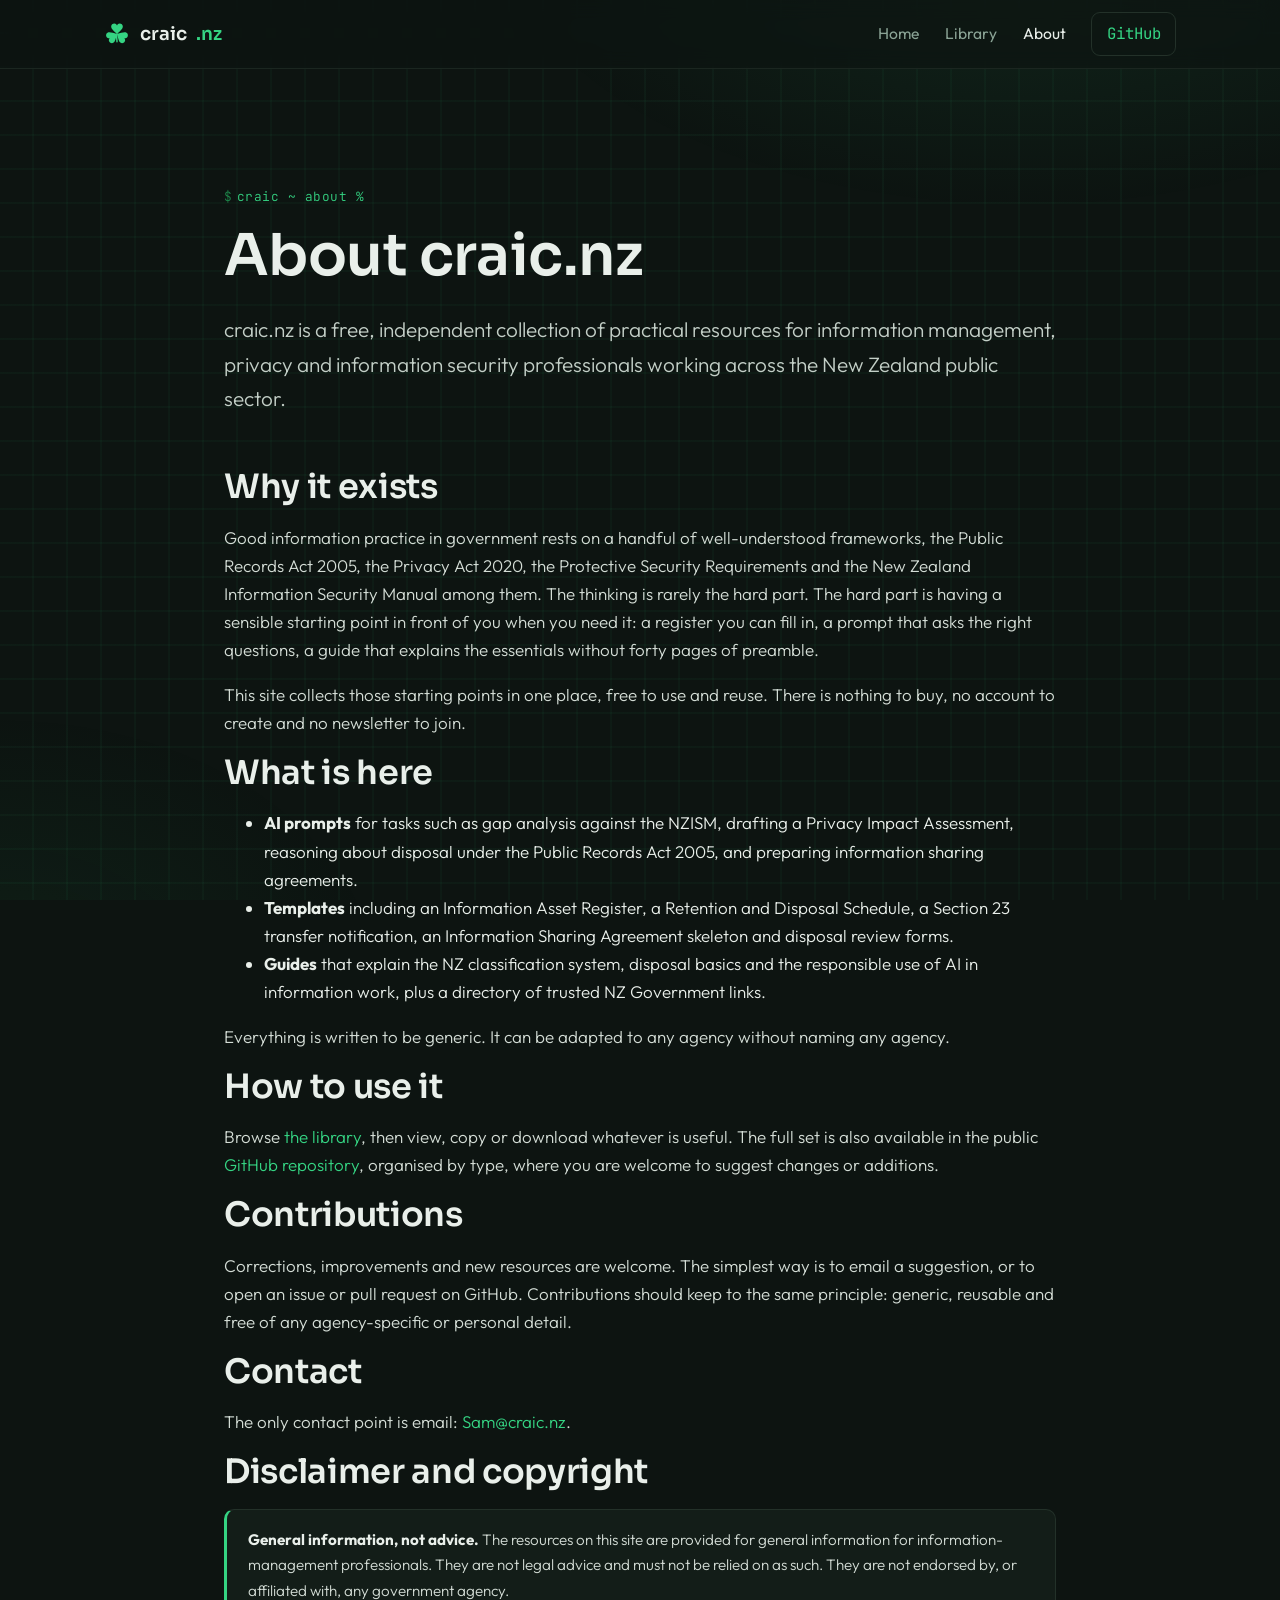
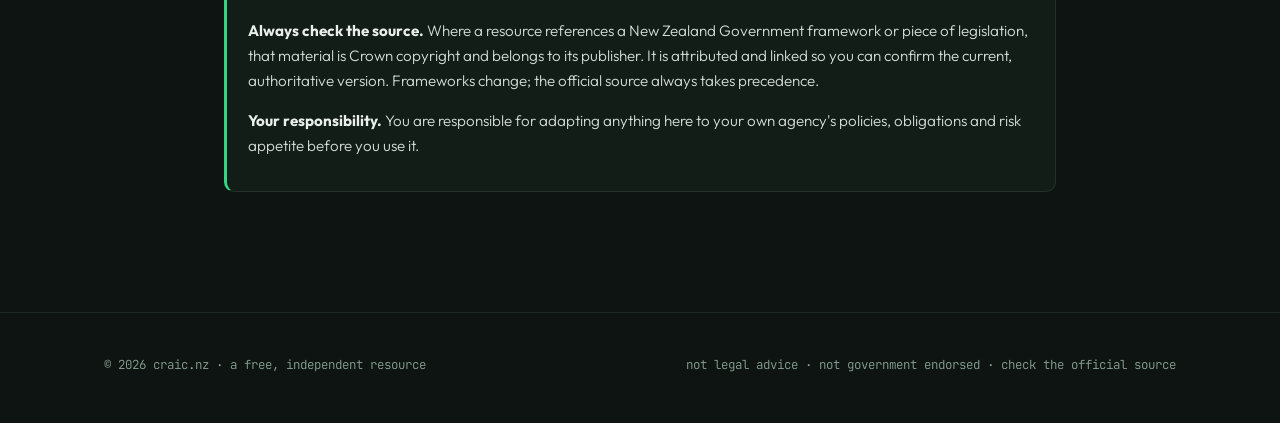
==== about.html @ b35b85fa "craic.nz site and resource library" ====
<!doctype html>
<html lang="en-NZ">
<head>
<meta charset="utf-8">
<meta name="viewport" content="width=device-width, initial-scale=1">
<title>About — craic.nz</title>
<meta name="description" content="About craic.nz, a free and independent resource for NZ Government information management, privacy and security professionals.">
<link rel="icon" href="assets/img/craic-favicon.svg">
<meta property="og:title" content="About — craic.nz">
<meta property="og:image" content="https://craic.nz/assets/img/craic-social-share.png">
<link rel="preconnect" href="https://fonts.googleapis.com">
<link rel="preconnect" href="https://fonts.gstatic.com" crossorigin>
<link href="https://fonts.googleapis.com/css2?family=Sora:wght@500;600&family=Outfit:wght@300;400;500&family=JetBrains+Mono:wght@400;500&display=swap" rel="stylesheet">
<link rel="stylesheet" href="assets/css/style.css">
</head>
<body>
<header class="site-header">
  <div class="wrap nav">
    <a class="brand" href="index.html"><img src="assets/img/craic-shamrock-emerald.svg" alt=""> craic<span class="tld">.nz</span></a>
    <button class="nav-toggle" aria-label="Menu">&#9776;</button>
    <nav class="nav-links">
      <a href="index.html">Home</a>
      <a href="library.html">Library</a>
      <a href="about.html" class="active">About</a>
      <a class="nav-cta" href="https://github.com/craic-nz/craic" target="_blank" rel="noopener">GitHub</a>
    </nav>
  </div>
</header>

<main>
  <section class="hero" style="padding-bottom:2rem;">
    <div class="wrap" style="max-width:80ch;">
      <span class="kicker mono">craic ~ about %</span>
      <h1>About craic.nz</h1>
      <p class="lead">craic.nz is a free, independent collection of practical resources for information management, privacy and information security professionals working across the New Zealand public sector.</p>
    </div>
  </section>

  <section style="padding-top:0;">
    <div class="wrap" style="max-width:80ch;">
      <h2>Why it exists</h2>
      <p>Good information practice in government rests on a handful of well-understood frameworks, the Public Records Act 2005, the Privacy Act 2020, the Protective Security Requirements and the New Zealand Information Security Manual among them. The thinking is rarely the hard part. The hard part is having a sensible starting point in front of you when you need it: a register you can fill in, a prompt that asks the right questions, a guide that explains the essentials without forty pages of preamble.</p>
      <p>This site collects those starting points in one place, free to use and reuse. There is nothing to buy, no account to create and no newsletter to join.</p>

      <h2>What is here</h2>
      <ul>
        <li><strong>AI prompts</strong> for tasks such as gap analysis against the NZISM, drafting a Privacy Impact Assessment, reasoning about disposal under the Public Records Act 2005, and preparing information sharing agreements.</li>
        <li><strong>Templates</strong> including an Information Asset Register, a Retention and Disposal Schedule, a Section 23 transfer notification, an Information Sharing Agreement skeleton and disposal review forms.</li>
        <li><strong>Guides</strong> that explain the NZ classification system, disposal basics and the responsible use of AI in information work, plus a directory of trusted NZ Government links.</li>
      </ul>
      <p>Everything is written to be generic. It can be adapted to any agency without naming any agency.</p>

      <h2>How to use it</h2>
      <p>Browse <a href="library.html">the library</a>, then view, copy or download whatever is useful. The full set is also available in the public <a href="https://github.com/craic-nz/craic" target="_blank" rel="noopener">GitHub repository</a>, organised by type, where you are welcome to suggest changes or additions.</p>

      <h2>Contributions</h2>
      <p>Corrections, improvements and new resources are welcome. The simplest way is to email a suggestion, or to open an issue or pull request on GitHub. Contributions should keep to the same principle: generic, reusable and free of any agency-specific or personal detail.</p>

      <h2>Contact</h2>
      <p>The only contact point is email: <a href="mailto:Sam@craic.nz">Sam@craic.nz</a>.</p>

      <h2>Disclaimer and copyright</h2>
      <div class="callout">
        <p><strong>General information, not advice.</strong> The resources on this site are provided for general information for information-management professionals. They are not legal advice and must not be relied on as such. They are not endorsed by, or affiliated with, any government agency.</p>
        <p><strong>Always check the source.</strong> Where a resource references a New Zealand Government framework or piece of legislation, that material is Crown copyright and belongs to its publisher. It is attributed and linked so you can confirm the current, authoritative version. Frameworks change; the official source always takes precedence.</p>
        <p><strong>Your responsibility.</strong> You are responsible for adapting anything here to your own agency's policies, obligations and risk appetite before you use it.</p>
      </div>
    </div>
  </section>
</main>

<footer class="site-footer">
  <div class="wrap">
    <div class="footer-bottom" style="border:0; margin:0; padding:0;">
      <span>&copy; <span data-year>2026</span> craic.nz &middot; a free, independent resource</span>
      <span>not legal advice &middot; not government endorsed &middot; check the official source</span>
    </div>
  </div>
</footer>

<script src="assets/js/main.js"></script>
</body>
</html>
---- assets/css/style.css ----
/* craic.nz — terminal direction
   Emerald #35D483 / Shamrock #1E8A4C / Surface #131D18 / Void #0D1411 / Mist #E9EFEA
   Sora (display) · Outfit (body) · JetBrains Mono (labels/code) */

:root {
  --emerald: #35D483;
  --shamrock: #1E8A4C;
  --surface: #131D18;
  --surface-2: #18241e;
  --void: #0D1411;
  --mist: #E9EFEA;
  --muted: #8aa395;
  --line: #233129;
  --line-soft: #1b2620;
  --glow: 0 0 0 1px rgba(53,212,131,.18), 0 18px 50px -20px rgba(53,212,131,.25);
  --radius: 14px;
  --maxw: 1120px;
  --font-display: "Sora", system-ui, sans-serif;
  --font-body: "Outfit", system-ui, sans-serif;
  --font-mono: "JetBrains Mono", ui-monospace, "SF Mono", Menlo, monospace;
}

* { box-sizing: border-box; }
html { scroll-behavior: smooth; }
body {
  margin: 0;
  background: var(--void);
  color: var(--mist);
  font-family: var(--font-body);
  font-weight: 300;
  font-size: 17px;
  line-height: 1.65;
  -webkit-font-smoothing: antialiased;
  text-rendering: optimizeLegibility;
}

/* subtle background grid + glow */
body::before {
  content: "";
  position: fixed;
  inset: 0;
  background:
    radial-gradient(900px 500px at 80% -10%, rgba(53,212,131,.10), transparent 60%),
    radial-gradient(700px 500px at 0% 110%, rgba(30,138,76,.10), transparent 55%),
    linear-gradient(transparent 95%, rgba(53,212,131,.04) 0) 0 0 / 100% 34px,
    linear-gradient(90deg, transparent 95%, rgba(53,212,131,.04) 0) 0 0 / 34px 100%;
  pointer-events: none;
  z-index: 0;
}
main, header, footer { position: relative; z-index: 1; }

a { color: var(--emerald); text-decoration: none; }
a:hover { text-decoration: underline; text-underline-offset: 3px; }

h1, h2, h3, h4 { font-family: var(--font-display); font-weight: 600; line-height: 1.15; letter-spacing: -.01em; color: var(--mist); }
h1 { font-size: clamp(2.2rem, 5vw, 3.6rem); margin: 0 0 .4em; }
h2 { font-size: clamp(1.5rem, 3vw, 2.1rem); margin: 0 0 .5em; }
h3 { font-size: 1.2rem; margin: 0 0 .4em; }
p { margin: 0 0 1em; color: #d4ddd6; }

.wrap { max-width: var(--maxw); margin: 0 auto; padding: 0 24px; }
.mono { font-family: var(--font-mono); }

/* prompt label e.g. "craic ~ resources %" */
.kicker {
  font-family: var(--font-mono);
  font-size: .8rem;
  letter-spacing: .04em;
  color: var(--emerald);
  text-transform: lowercase;
  display: inline-flex;
  align-items: center;
  gap: .5ch;
  margin-bottom: 1rem;
}
.kicker::before { content: "$"; color: var(--shamrock); }

/* ---------- header ---------- */
.site-header {
  position: sticky; top: 0;
  backdrop-filter: blur(10px);
  background: rgba(13,20,17,.72);
  border-bottom: 1px solid var(--line-soft);
}
.nav { display: flex; align-items: center; justify-content: space-between; height: 68px; }
.brand { display: flex; align-items: center; gap: .6rem; font-family: var(--font-display); font-weight: 600; font-size: 1.15rem; color: var(--mist); }
.brand:hover { text-decoration: none; }
.brand img { width: 26px; height: 26px; display: block; }
.brand .tld { color: var(--emerald); }
.nav-links { display: flex; align-items: center; gap: 1.6rem; }
.nav-links a { color: var(--muted); font-size: .98rem; font-weight: 400; }
.nav-links a:hover, .nav-links a.active { color: var(--mist); text-decoration: none; }
.nav-cta {
  font-family: var(--font-mono); font-size: .85rem;
  border: 1px solid var(--line); padding: .5rem .9rem; border-radius: 9px;
  color: var(--emerald) !important;
}
.nav-cta:hover { border-color: var(--emerald); box-shadow: var(--glow); text-decoration: none !important; }
.nav-toggle { display: none; background: none; border: 0; color: var(--mist); font-size: 1.6rem; cursor: pointer; }

/* ---------- hero ---------- */
.hero { padding: clamp(3.5rem, 9vw, 7rem) 0 clamp(2.5rem, 6vw, 4.5rem); }
.hero .lead { font-size: clamp(1.05rem, 2.2vw, 1.3rem); color: #c3cfc7; max-width: 60ch; }
.hero-actions { display: flex; flex-wrap: wrap; gap: .9rem; margin-top: 1.8rem; }

.btn {
  font-family: var(--font-display); font-weight: 500; font-size: 1rem;
  padding: .8rem 1.4rem; border-radius: 11px; cursor: pointer; display: inline-flex; align-items: center; gap: .5rem;
  border: 1px solid transparent; transition: .18s ease;
}
.btn:hover { text-decoration: none; transform: translateY(-1px); }
.btn-primary { background: var(--emerald); color: #06130c; }
.btn-primary:hover { box-shadow: var(--glow); }
.btn-ghost { border-color: var(--line); color: var(--mist); background: rgba(255,255,255,.02); }
.btn-ghost:hover { border-color: var(--emerald); }

/* terminal flourish */
.terminal {
  margin-top: 2.4rem;
  border: 1px solid var(--line);
  border-radius: var(--radius);
  background: linear-gradient(180deg, var(--surface), var(--void));
  box-shadow: 0 30px 60px -30px rgba(0,0,0,.8);
  overflow: hidden;
  max-width: 680px;
}
.terminal-bar { display: flex; align-items: center; gap: .5rem; padding: .7rem 1rem; border-bottom: 1px solid var(--line-soft); }
.terminal-bar i { width: 11px; height: 11px; border-radius: 50%; display: inline-block; background: #2b3a31; }
.terminal-bar i:nth-child(1){ background:#e06c75; } .terminal-bar i:nth-child(2){ background:#e5c07b; } .terminal-bar i:nth-child(3){ background:var(--emerald); }
.terminal-bar span { margin-left: auto; font-family: var(--font-mono); font-size: .75rem; color: var(--muted); }
.terminal-body { padding: 1.2rem 1.3rem; font-family: var(--font-mono); font-size: .9rem; line-height: 1.9; color: #cfe7da; }
.terminal-body .c { color: var(--muted); }
.terminal-body .g { color: var(--emerald); }
.terminal-body .cursor { display:inline-block; width:9px; height:1.05em; background:var(--emerald); vertical-align:-2px; animation: blink 1.1s steps(1) infinite; }
@keyframes blink { 50% { opacity: 0; } }

/* ---------- sections ---------- */
section { padding: clamp(2.5rem, 6vw, 4.5rem) 0; }
.section-head { max-width: 60ch; margin-bottom: 2.2rem; }
.section-head p { color: var(--muted); }

/* pillar grid */
.grid { display: grid; gap: 18px; }
.grid-4 { grid-template-columns: repeat(4, 1fr); }
.grid-3 { grid-template-columns: repeat(3, 1fr); }
.grid-2 { grid-template-columns: repeat(2, 1fr); }

.card {
  background: var(--surface);
  border: 1px solid var(--line-soft);
  border-radius: var(--radius);
  padding: 1.4rem;
  transition: .18s ease;
  display: flex; flex-direction: column;
}
.card:hover { border-color: var(--line); transform: translateY(-2px); box-shadow: 0 20px 40px -28px rgba(0,0,0,.9); }
.card .tag { font-family: var(--font-mono); font-size: .72rem; color: var(--emerald); letter-spacing: .03em; }
.card h3 { margin-top: .5rem; }
.card p { color: var(--muted); font-size: .95rem; margin-bottom: 0; }
.card .mark { width: 30px; height: 30px; opacity: .9; margin-bottom: .4rem; }
.card-link::after { content: " \2192"; }

/* resource catalogue */
.toolbar { display: flex; flex-wrap: wrap; gap: .8rem; align-items: center; margin-bottom: 1.8rem; }
.search {
  flex: 1; min-width: 240px;
  background: var(--surface); border: 1px solid var(--line); border-radius: 10px;
  padding: .7rem 1rem; color: var(--mist); font-family: var(--font-mono); font-size: .9rem;
}
.search:focus { outline: none; border-color: var(--emerald); box-shadow: var(--glow); }
.filters { display: flex; gap: .5rem; flex-wrap: wrap; }
.chip {
  font-family: var(--font-mono); font-size: .8rem; color: var(--muted);
  border: 1px solid var(--line); background: transparent; border-radius: 999px;
  padding: .45rem .9rem; cursor: pointer; transition: .15s;
}
.chip:hover { color: var(--mist); border-color: var(--line); }
.chip.active { color: #06130c; background: var(--emerald); border-color: var(--emerald); }

.res-card { cursor: pointer; }
.res-card .cat { font-family: var(--font-mono); font-size: .72rem; letter-spacing: .04em; text-transform: uppercase; }
.cat-prompt { color: var(--emerald); }
.cat-template { color: #7fb4ff; }
.cat-guide { color: #e5c07b; }
.cat-link { color: #c08cff; }
.res-card .tags { margin-top: auto; padding-top: .9rem; display: flex; gap: .4rem; flex-wrap: wrap; }
.res-card .tags span { font-family: var(--font-mono); font-size: .68rem; color: var(--muted); border: 1px solid var(--line-soft); border-radius: 6px; padding: .15rem .45rem; }
.empty { color: var(--muted); font-family: var(--font-mono); padding: 2rem 0; }

/* ---------- doc viewer ---------- */
.doc-layout { display: grid; grid-template-columns: 1fr; gap: 2rem; padding-top: 2.5rem; }
.doc-actions { display: flex; flex-wrap: wrap; gap: .7rem; margin: 1rem 0 2rem; }
.doc-actions a, .doc-actions button {
  font-family: var(--font-mono); font-size: .82rem; color: var(--mist);
  border: 1px solid var(--line); background: var(--surface); border-radius: 9px; padding: .5rem .9rem; cursor: pointer;
}
.doc-actions a:hover, .doc-actions button:hover { border-color: var(--emerald); text-decoration: none; }
.markdown { max-width: 80ch; }
.markdown h1 { font-size: 2rem; margin-top: 0; }
.markdown h2 { margin-top: 2rem; padding-bottom: .3rem; border-bottom: 1px solid var(--line-soft); }
.markdown h3 { margin-top: 1.6rem; color: var(--emerald); }
.markdown blockquote { border-left: 3px solid var(--shamrock); margin: 1rem 0; padding: .3rem 1rem; color: var(--muted); background: rgba(255,255,255,.02); border-radius: 0 8px 8px 0; }
.markdown code { font-family: var(--font-mono); font-size: .88em; background: var(--surface-2); padding: .12em .4em; border-radius: 5px; color: #cfe7da; }
.markdown pre { background: #0a0f0c; border: 1px solid var(--line); border-radius: 10px; padding: 1.1rem 1.2rem; overflow-x: auto; }
.markdown pre code { background: none; padding: 0; color: #d7e7dd; line-height: 1.6; }
.markdown table { border-collapse: collapse; width: 100%; margin: 1.2rem 0; font-size: .92rem; }
.markdown th, .markdown td { border: 1px solid var(--line); padding: .55rem .7rem; text-align: left; vertical-align: top; }
.markdown th { background: var(--surface-2); font-family: var(--font-display); font-weight: 500; }
.markdown ul, .markdown ol { padding-left: 1.3rem; }
.markdown li { margin: .3rem 0; }
.markdown hr { border: 0; border-top: 1px solid var(--line-soft); margin: 2rem 0; }
.markdown a { text-decoration: underline; text-underline-offset: 2px; }

/* ---------- callout / disclaimer ---------- */
.callout {
  border: 1px solid var(--line); border-left: 3px solid var(--emerald);
  background: var(--surface); border-radius: 10px; padding: 1.1rem 1.3rem; color: var(--muted); font-size: .95rem;
}
.callout strong { color: var(--mist); }

/* ---------- footer ---------- */
.site-footer { border-top: 1px solid var(--line-soft); margin-top: 3rem; padding: 2.6rem 0 3rem; color: var(--muted); font-size: .9rem; }
.footer-grid { display: flex; flex-wrap: wrap; gap: 2rem; justify-content: space-between; }
.footer-brand { display: flex; align-items: center; gap: .6rem; color: var(--mist); font-family: var(--font-display); font-weight: 600; }
.footer-brand img { width: 24px; height: 24px; }
.footer-links { display: flex; gap: 2.5rem; flex-wrap: wrap; }
.footer-links h4 { font-family: var(--font-mono); font-size: .75rem; text-transform: uppercase; letter-spacing: .05em; color: var(--muted); margin-bottom: .7rem; }
.footer-links a { display: block; color: #b9c7bd; font-size: .9rem; margin: .3rem 0; }
.footer-bottom { margin-top: 2.2rem; padding-top: 1.4rem; border-top: 1px solid var(--line-soft); display: flex; flex-wrap: wrap; gap: .6rem 1.5rem; justify-content: space-between; font-family: var(--font-mono); font-size: .78rem; }

/* ---------- responsive ---------- */
@media (max-width: 860px) {
  .grid-4 { grid-template-columns: repeat(2, 1fr); }
  .grid-3 { grid-template-columns: repeat(2, 1fr); }
}
@media (max-width: 640px) {
  .nav-links { position: fixed; inset: 68px 0 auto 0; flex-direction: column; align-items: flex-start;
    gap: 0; background: var(--surface); border-bottom: 1px solid var(--line); padding: .5rem 24px 1.2rem; display: none; }
  .nav-links.open { display: flex; }
  .nav-links a { padding: .7rem 0; width: 100%; }
  .nav-toggle { display: block; }
  .grid-4, .grid-3, .grid-2 { grid-template-columns: 1fr; }
  body { font-size: 16px; }
}
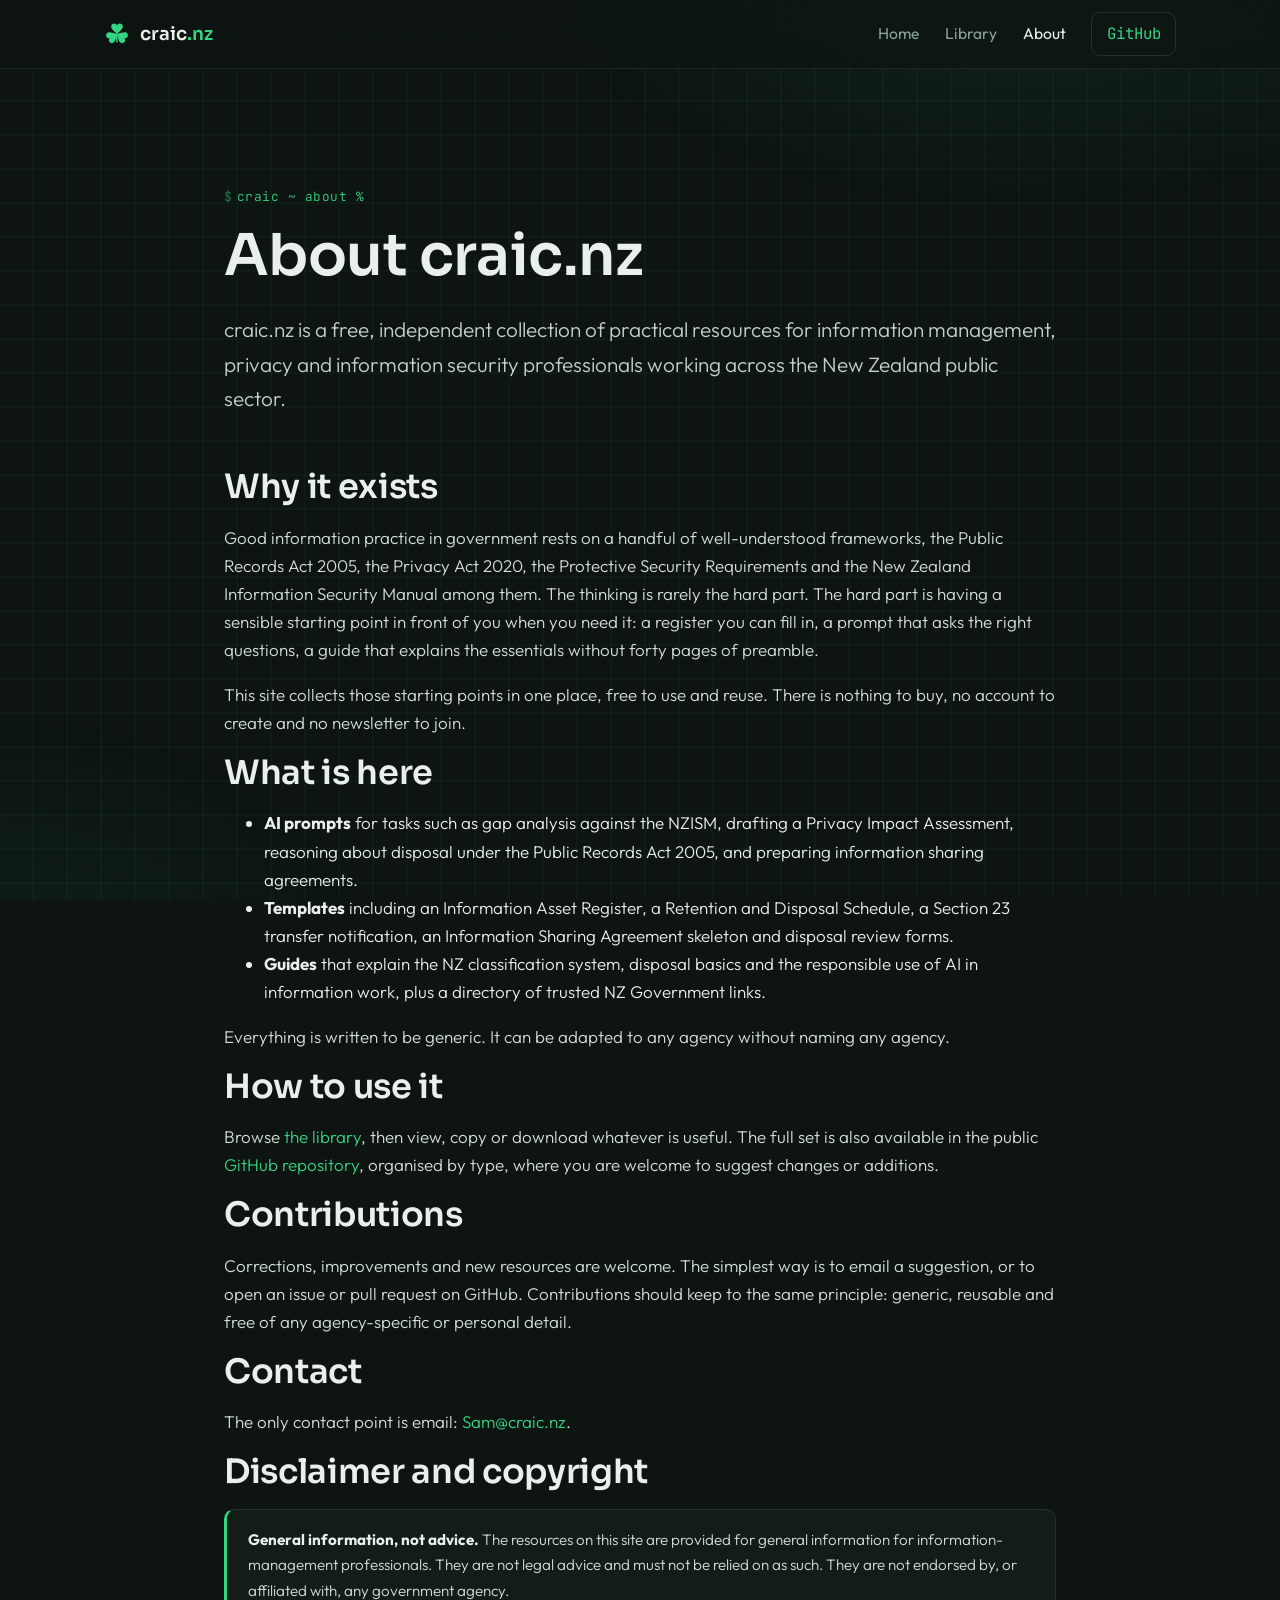
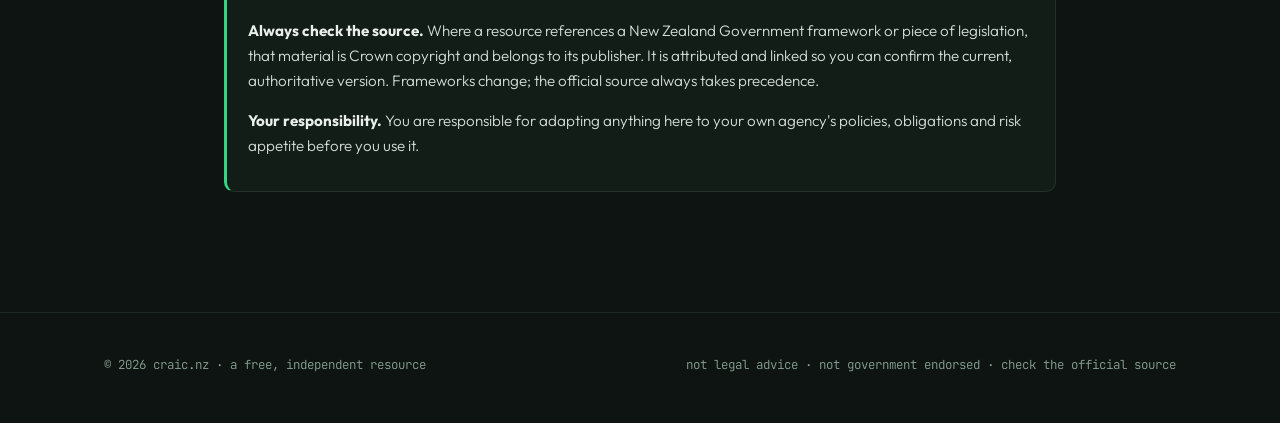
==== commit 12e65373: "Mobile-friendly refinements + tighten craic.nz wordmark" ====
--- a/about.html
+++ b/about.html
@@ -16,7 +16,7 @@
 <body>
 <header class="site-header">
   <div class="wrap nav">
-    <a class="brand" href="index.html"><img src="assets/img/craic-shamrock-emerald.svg" alt=""> craic<span class="tld">.nz</span></a>
+    <a class="brand" href="index.html"><img src="assets/img/craic-shamrock-emerald.svg" alt=""> <span class="word">craic<span class="tld">.nz</span></span></a>
     <button class="nav-toggle" aria-label="Menu">&#9776;</button>
     <nav class="nav-links">
       <a href="index.html">Home</a>
--- a/assets/css/style.css
+++ b/assets/css/style.css
@@ -21,7 +21,7 @@
 }
 
 * { box-sizing: border-box; }
-html { scroll-behavior: smooth; }
+html { scroll-behavior: smooth; -webkit-text-size-adjust: 100%; text-size-adjust: 100%; }
 body {
   margin: 0;
   background: var(--void);
@@ -242,3 +242,25 @@
   .grid-4, .grid-3, .grid-2 { grid-template-columns: 1fr; }
   body { font-size: 16px; }
 }
+
+/* ---------- brand wordmark (keep craic + .nz tight) ---------- */
+.brand .word { white-space: nowrap; }
+
+/* ---------- mobile-safe wide tables ---------- */
+.table-scroll { overflow-x: auto; -webkit-overflow-scrolling: touch; margin: 1.2rem 0; }
+.table-scroll table { margin: 0; }
+.markdown { overflow-wrap: break-word; }
+
+/* ---------- mobile refinements ---------- */
+@media (max-width: 640px) {
+  body { overflow-x: clip; }
+  .wrap { padding: 0 18px; }
+  .hero { padding-top: 2.4rem; }
+  .terminal { margin-top: 1.8rem; }
+  .terminal-body { font-size: .74rem; line-height: 1.85; overflow-x: auto; }
+  .doc-layout { padding-top: 1.6rem; }
+  .markdown table { font-size: .82rem; }
+  .markdown pre { font-size: .8rem; }
+  .footer-links { gap: 1.6rem; }
+  .hero-actions .btn { flex: 1 1 auto; justify-content: center; }
+}
